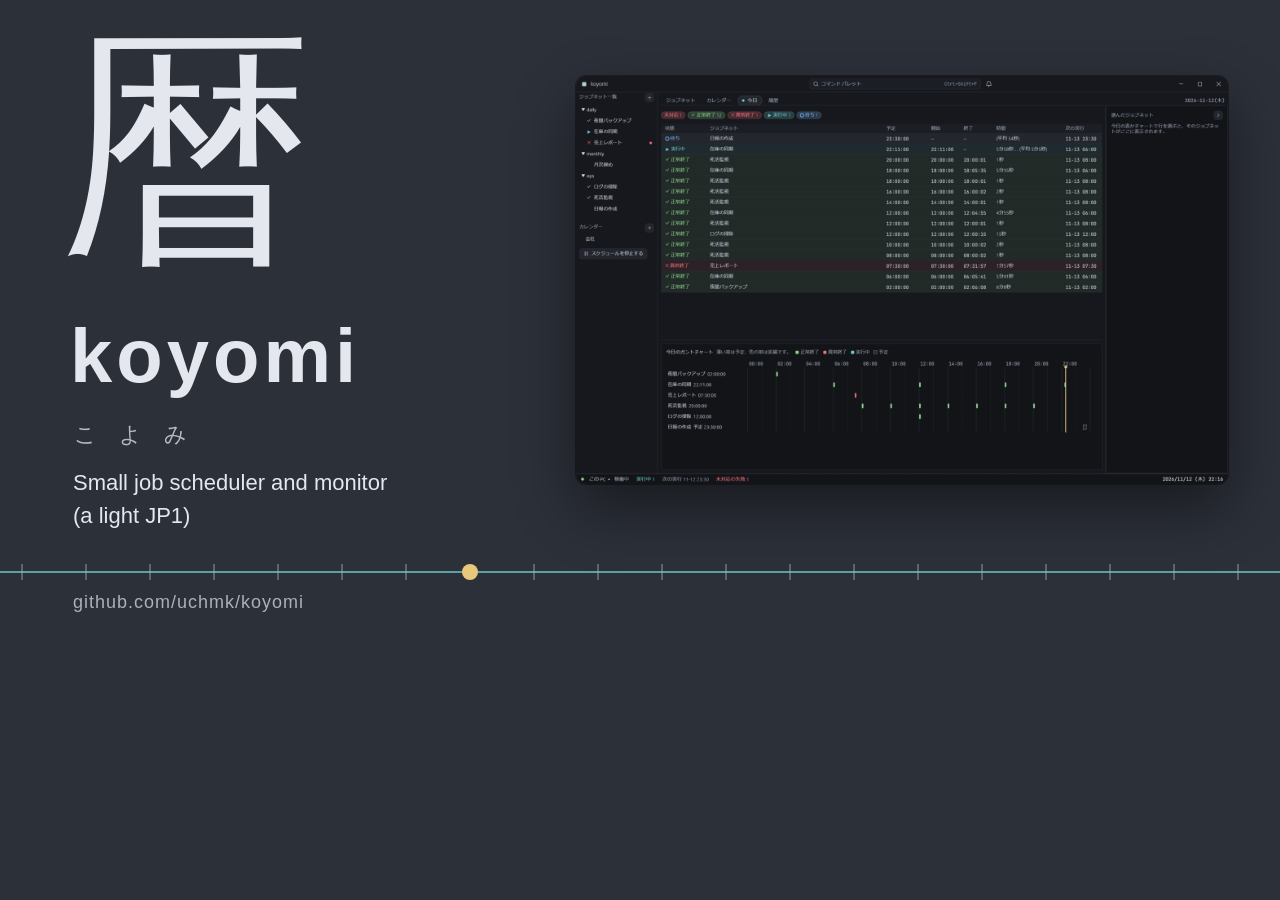
==== docs/banner.html @ c68c6733 "Docs: screenshots, a GIF and the social preview in the README The README gains a 画面 section: the 今日 " ====
<!doctype html>
<!--
  koyomi's social preview -- the banner GitHub shows when the repository is
  linked anywhere. Rendered to docs/social-preview.png and uploaded by hand at
  Settings > General > Social preview; GitHub has no API for that setting.
  The same shape as the other uchmk apps' banners (tsumugi, kura, yagura,
  minato, ito): the kanji, the name and the kana on the left, a real
  screenshot on the right.

  Kept as source rather than as a PNG alone so the wording can change without
  anyone having to rebuild it in a drawing program. To re-render, from the
  repository root, with any Chromium:

      chromium --headless --disable-gpu --hide-scrollbars \
        --force-device-scale-factor=2 --window-size=1280,640 \
        --screenshot=docs/social-preview.png docs/banner.html

  then scale the 2560x1280 result down to 1280x640 (GitHub's size), for
  example `magick docs/social-preview.png -resize 1280x640 docs/social-preview.png`.

  What to keep true when changing it:

  - **The window is a real screenshot** (docs/images/banner-shot.png), taken
    from a release build at 1600x1000 with the default theme: the 今日 tab,
    with today's runs, a failed one and the gantt chart. docs/images/README.md
    says how it was shot. Retake it when the window changes enough that the
    banner no longer looks like the program.
  - **The colours are the icon's** (crates/koyomi/src/icon.rs): the rim for the
    background, the page for the text, the cyan line with the grey day ticks,
    and the gold dot of today.
  - **The tagline is the README's own claim.** Do not stretch it into something
    the program does not do yet.
  - **No private data in the shot**: only the demo job nets of a box of its
    own (no user names, host names, addresses or tokens). Look at every corner
    before using a shot.
-->
<html><head><meta charset="utf-8">
<style>
  *{margin:0;padding:0;box-sizing:border-box}
  html,body{width:1280px;height:640px;overflow:hidden}
  body{background:#2c3039;position:relative;font-family:"Noto Sans JP",sans-serif;color:#e4e7ee}
  .kanji{position:absolute;left:62px;top:28px;font-family:"Noto Serif JP",serif;font-weight:500;font-size:250px;line-height:1}
  .name{position:absolute;left:70px;top:318px;font-weight:700;font-size:76px;letter-spacing:4px;line-height:1}
  .kana{position:absolute;left:74px;top:420px;font-size:22px;letter-spacing:22px;opacity:.75}
  .tag{position:absolute;left:73px;top:466px;font-size:22px;line-height:33px}
  .url{position:absolute;left:73px;top:592px;font-size:18px;letter-spacing:1px;opacity:.7}
  svg.line{position:absolute;left:0;top:540px}
  .shot{position:absolute;left:576px;top:76px;width:652px;border-radius:10px;
        box-shadow:0 24px 60px rgba(0,0,0,.45),0 0 0 1px rgba(0,0,0,.35)}
</style></head>
<body>
  <div class="kanji">暦</div>
  <div class="name">koyomi</div>
  <div class="kana">こよみ</div>
  <div class="tag">Small job scheduler and monitor<br>(a light JP1)</div>
  <svg class="line" width="1280" height="60" viewBox="0 0 1280 60">
    <g stroke="#8a90a0" stroke-opacity=".55" stroke-width="2">
      <path d="M22,24v16M86,24v16M150,24v16M214,24v16M278,24v16M342,24v16M406,24v16M534,24v16M598,24v16M662,24v16M726,24v16M790,24v16M854,24v16M918,24v16M982,24v16M1046,24v16M1110,24v16M1174,24v16M1238,24v16"/>
    </g>
    <path d="M0,32H1280" fill="none" stroke="#6fd0d0" stroke-opacity=".7" stroke-width="2"/>
    <circle cx="470" cy="32" r="8" fill="#e8c87a"/>
  </svg>
  <div class="url">github.com/uchmk/koyomi</div>
  <img class="shot" src="images/banner-shot.png" alt="">
</body></html>
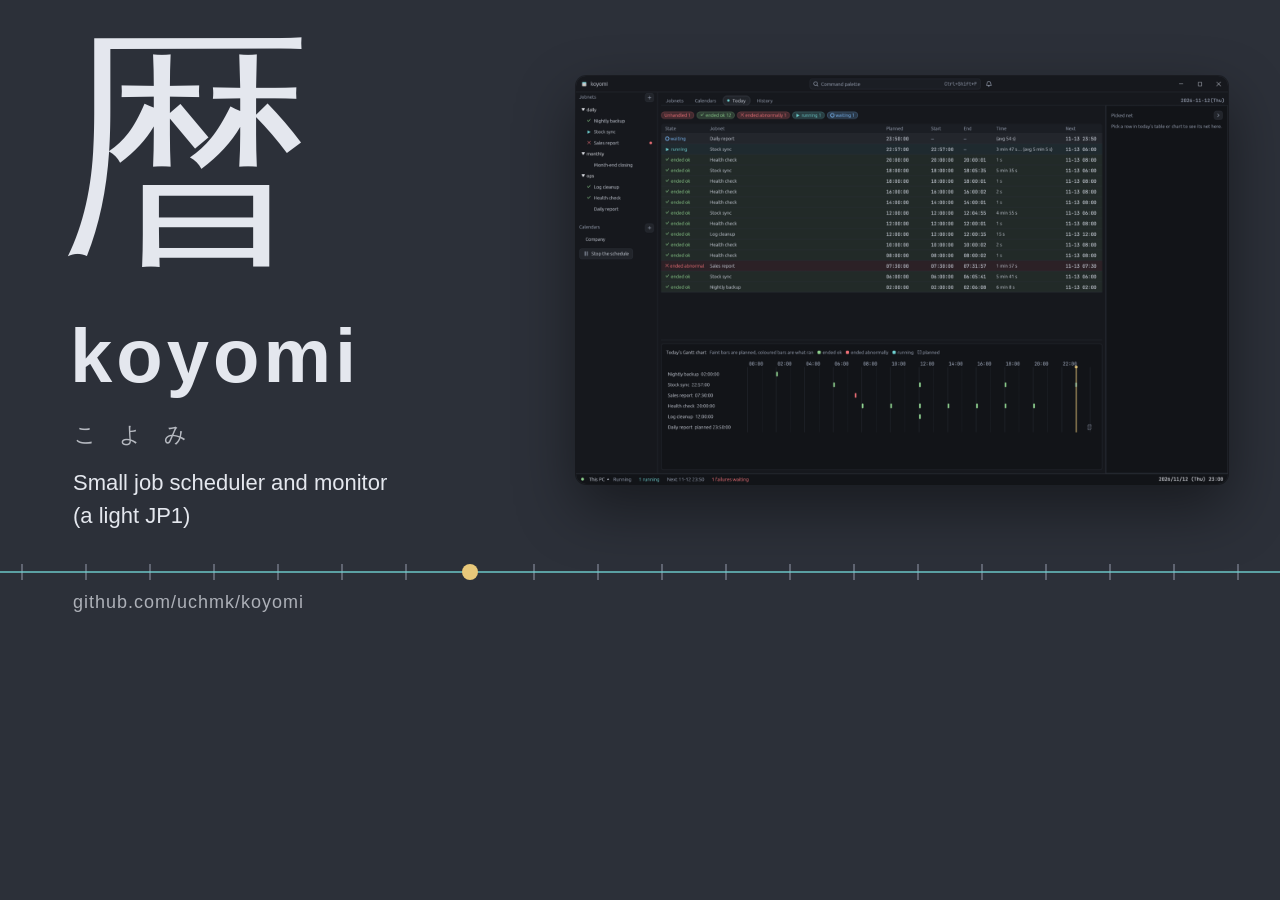
==== commit 65e448f5: "Docs: retake the README images in the English window, with editing Today, History, the banner shot a" ====
--- a/docs/banner.html
+++ b/docs/banner.html
@@ -21,8 +21,8 @@
   What to keep true when changing it:
 
   - **The window is a real screenshot** (docs/images/banner-shot.png), taken
-    from a release build at 1600x1000 with the default theme: the 今日 tab,
-    with today's runs, a failed one and the gantt chart. docs/images/README.md
+    from a release build at 1600x1000 with the default theme and the English
+    window: the Today tab, with today's runs, a failed one and the gantt chart. docs/images/README.md
     says how it was shot. Retake it when the window changes enough that the
     banner no longer looks like the program.
   - **The colours are the icon's** (crates/koyomi/src/icon.rs): the rim for the
